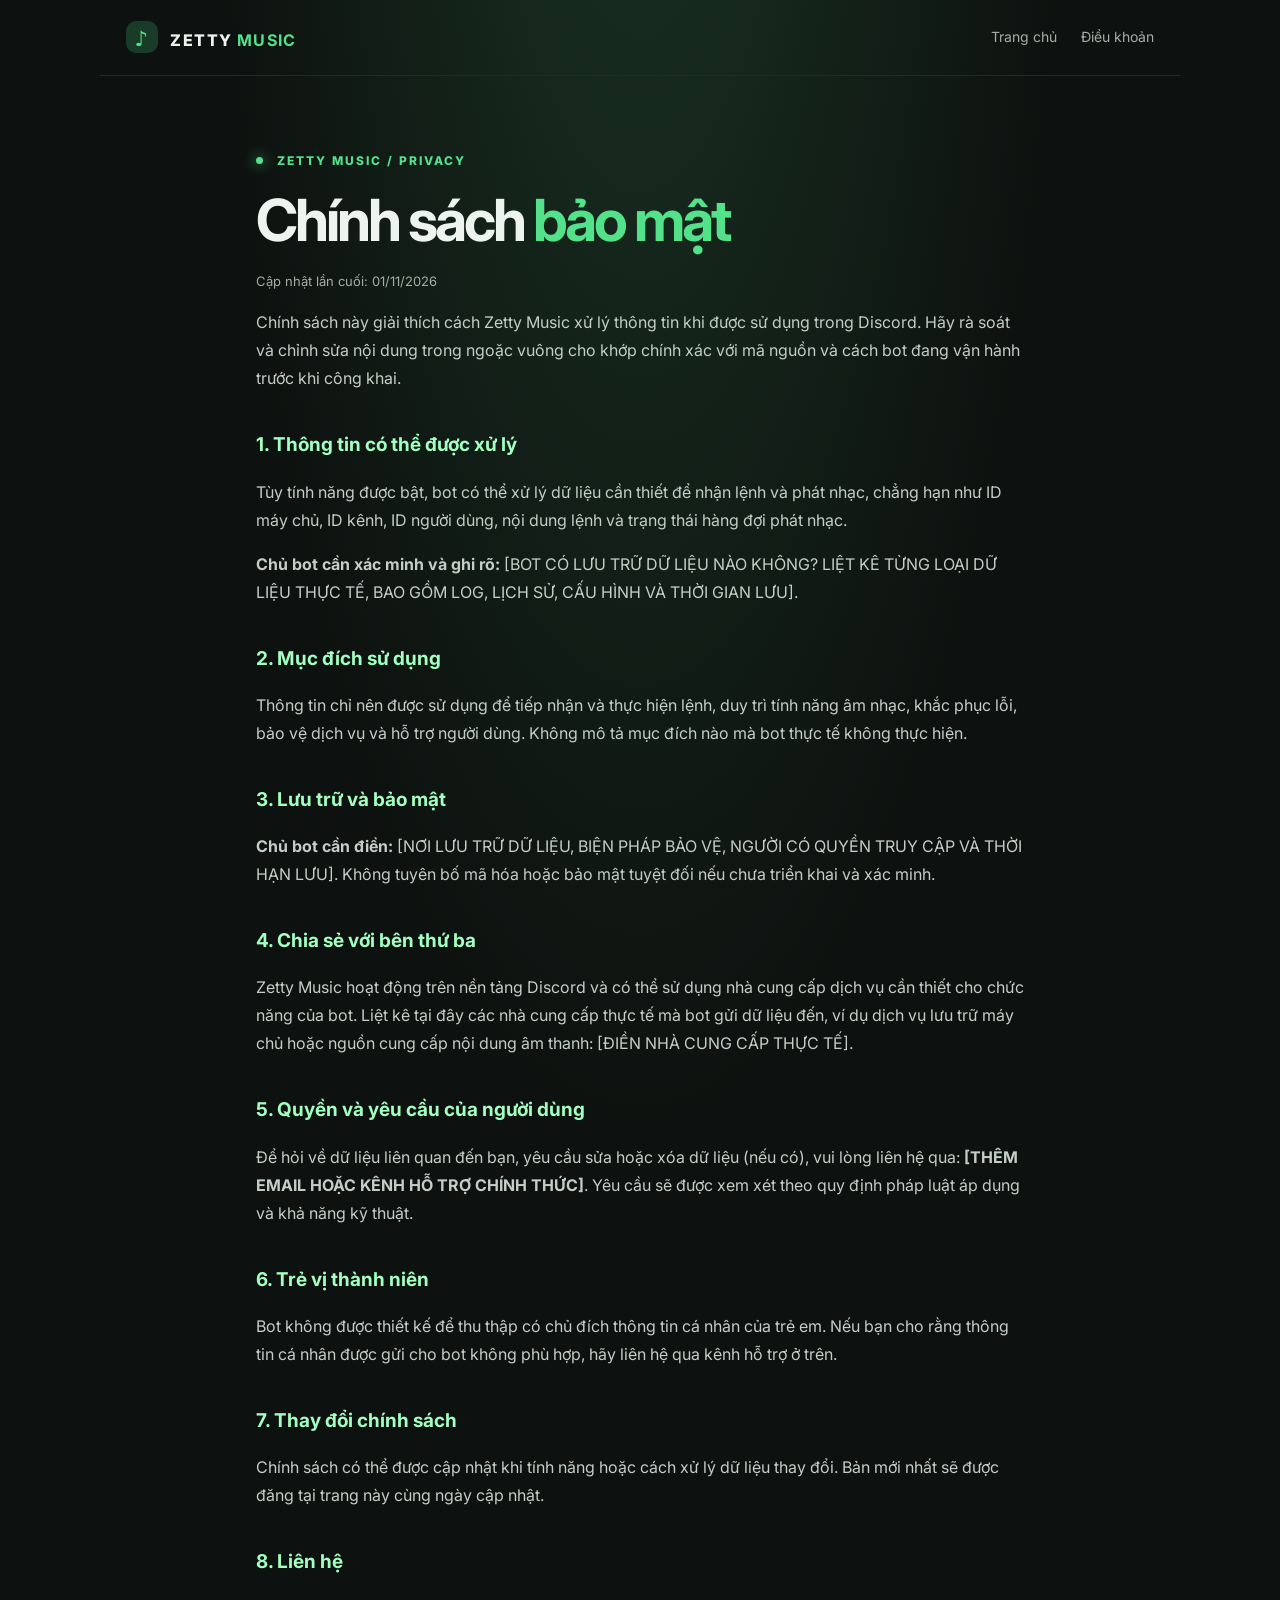
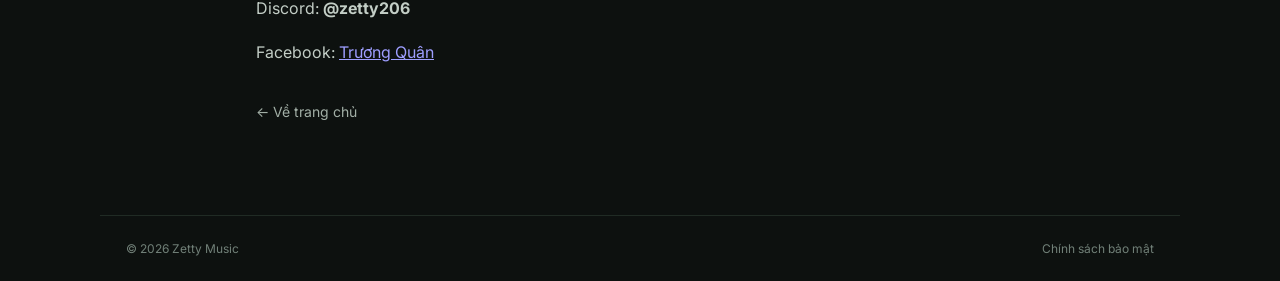
==== privacy.html @ a2f7bcc1 "Remove warning callout from privacy policy" ====
<!doctype html>
<html lang="vi">
<head>
  <meta charset="utf-8"><meta name="viewport" content="width=device-width, initial-scale=1">
  <meta name="theme-color" content="#101512"><title>Chính sách bảo mật | Zetty Music</title><link rel="stylesheet" href="style.css">
</head>
<body>
  <header class="nav"><a class="brand" href="index.html"><span class="brand-mark">♪</span> ZETTY <b>MUSIC</b></a><nav><a href="index.html">Trang chủ</a><a href="terms.html">Điều khoản</a></nav></header>
  <main class="document">
    <div class="eyebrow"><span class="dot"></span> ZETTY MUSIC / PRIVACY</div>
    <h1>Chính sách <span>bảo mật</span></h1>
    <p class="muted">Cập nhật lần cuối: 01/11/2026</p>
    <p>Chính sách này giải thích cách Zetty Music xử lý thông tin khi được sử dụng trong Discord. Hãy rà soát và chỉnh sửa nội dung trong ngoặc vuông cho khớp chính xác với mã nguồn và cách bot đang vận hành trước khi công khai.</p>
    <h2>1. Thông tin có thể được xử lý</h2>
    <p>Tùy tính năng được bật, bot có thể xử lý dữ liệu cần thiết để nhận lệnh và phát nhạc, chẳng hạn như ID máy chủ, ID kênh, ID người dùng, nội dung lệnh và trạng thái hàng đợi phát nhạc.</p>
    <p><strong>Chủ bot cần xác minh và ghi rõ:</strong> [BOT CÓ LƯU TRỮ DỮ LIỆU NÀO KHÔNG? LIỆT KÊ TỪNG LOẠI DỮ LIỆU THỰC TẾ, BAO GỒM LOG, LỊCH SỬ, CẤU HÌNH VÀ THỜI GIAN LƯU].</p>
    <h2>2. Mục đích sử dụng</h2><p>Thông tin chỉ nên được sử dụng để tiếp nhận và thực hiện lệnh, duy trì tính năng âm nhạc, khắc phục lỗi, bảo vệ dịch vụ và hỗ trợ người dùng. Không mô tả mục đích nào mà bot thực tế không thực hiện.</p>
    <h2>3. Lưu trữ và bảo mật</h2><p><strong>Chủ bot cần điền:</strong> [NƠI LƯU TRỮ DỮ LIỆU, BIỆN PHÁP BẢO VỆ, NGƯỜI CÓ QUYỀN TRUY CẬP VÀ THỜI HẠN LƯU]. Không tuyên bố mã hóa hoặc bảo mật tuyệt đối nếu chưa triển khai và xác minh.</p>
    <h2>4. Chia sẻ với bên thứ ba</h2><p>Zetty Music hoạt động trên nền tảng Discord và có thể sử dụng nhà cung cấp dịch vụ cần thiết cho chức năng của bot. Liệt kê tại đây các nhà cung cấp thực tế mà bot gửi dữ liệu đến, ví dụ dịch vụ lưu trữ máy chủ hoặc nguồn cung cấp nội dung âm thanh: [ĐIỀN NHÀ CUNG CẤP THỰC TẾ].</p>
    <h2>5. Quyền và yêu cầu của người dùng</h2><p>Để hỏi về dữ liệu liên quan đến bạn, yêu cầu sửa hoặc xóa dữ liệu (nếu có), vui lòng liên hệ qua: <strong>[THÊM EMAIL HOẶC KÊNH HỖ TRỢ CHÍNH THỨC]</strong>. Yêu cầu sẽ được xem xét theo quy định pháp luật áp dụng và khả năng kỹ thuật.</p>
    <h2>6. Trẻ vị thành niên</h2><p>Bot không được thiết kế để thu thập có chủ đích thông tin cá nhân của trẻ em. Nếu bạn cho rằng thông tin cá nhân được gửi cho bot không phù hợp, hãy liên hệ qua kênh hỗ trợ ở trên.</p>
    <h2>7. Thay đổi chính sách</h2><p>Chính sách có thể được cập nhật khi tính năng hoặc cách xử lý dữ liệu thay đổi. Bản mới nhất sẽ được đăng tại trang này cùng ngày cập nhật.</p>
    <h2>8. Liên hệ</h2>
    <p>Discord: <strong>@zetty206</strong></p>
    <p>Facebook: <a href="https://www.facebook.com/quann.131006" target="_blank" rel="noopener noreferrer">Trương Quân</a></p>
    <a class="back" href="index.html">← Về trang chủ</a>
  </main>
  <footer><span>© 2026 Zetty Music</span><span>Chính sách bảo mật</span></footer>
</body></html>
---- style.css ----
@import url('https://fonts.googleapis.com/css2?family=Inter:wght@400;500;600;700;800&display=swap');
:root{color-scheme:dark;--bg:#0d110f;--panel:#151c18;--line:#27332c;--text:#edf4ef;--muted:#a2afa6;--green:#53e18a;--green2:#a2ffc0}
*{box-sizing:border-box}body{margin:0;background:radial-gradient(ellipse at 50% -20%,#1a3324 0,transparent 48%),var(--bg);color:var(--text);font-family:Inter,system-ui,sans-serif;line-height:1.75}.nav{height:76px;max-width:1080px;margin:auto;padding:0 26px;display:flex;align-items:center;justify-content:space-between;border-bottom:1px solid #202b24}.brand{text-decoration:none;color:var(--text);font-weight:800;letter-spacing:1.4px}.brand b{color:var(--green)}.brand-mark{display:inline-grid;place-items:center;width:32px;height:32px;margin-right:8px;border-radius:10px;background:#193c28;color:var(--green);font-size:21px}.nav nav{display:flex;gap:24px}.nav nav a,.back{color:var(--muted);text-decoration:none;font-size:14px}.nav nav a:hover,.back:hover{color:var(--green)}.hero{max-width:900px;margin:0 auto;padding:120px 26px 110px}.eyebrow{color:var(--green);font-size:12px;font-weight:800;letter-spacing:2px}.dot{display:inline-block;width:7px;height:7px;background:var(--green);border-radius:50%;margin:0 9px 1px 0;box-shadow:0 0 14px var(--green)}h1{font-size:clamp(42px,7vw,76px);line-height:1.08;letter-spacing:-3px;margin:24px 0}h1 span{color:var(--green)}.lead{font-size:18px;color:var(--muted);max-width:580px}.actions{display:flex;flex-wrap:wrap;gap:12px;margin-top:34px}.button{display:inline-block;padding:12px 19px;border-radius:10px;text-decoration:none;font-weight:700;font-size:14px}.primary{background:var(--green);color:#07140c}.secondary{border:1px solid var(--line);color:var(--text)}.note{margin-top:82px;padding:22px 24px;background:linear-gradient(120deg,#14251a,#111915);border:1px solid var(--line);border-radius:14px;max-width:590px}.note strong{color:var(--green2)}.note p{margin:5px 0 0;color:var(--muted);font-size:14px}.document{max-width:820px;margin:0 auto;padding:74px 26px 90px}.document h1{font-size:clamp(38px,6vw,58px);margin:18px 0}.document h2{font-size:19px;margin:36px 0 8px;color:var(--green2)}.document p{color:#c3cec6}.muted{color:var(--muted)!important;font-size:13px}.callout{margin:35px 0;padding:18px 20px;border:1px solid #315c40;background:#132319;border-radius:12px;color:#ccebd6}.warning{border-color:#66532a;background:#241e11;color:#f0dfb7}.back{display:inline-block;margin-top:18px}footer{max-width:1080px;margin:auto;padding:22px 26px;border-top:1px solid #202b24;display:flex;justify-content:space-between;color:#718078;font-size:12px}@media(max-width:600px){.nav{height:auto;padding:18px 20px;gap:12px;align-items:flex-start;flex-direction:column}.nav nav{gap:18px}.hero{padding-top:85px}.document{padding-top:55px}footer{gap:8px;flex-direction:column}}
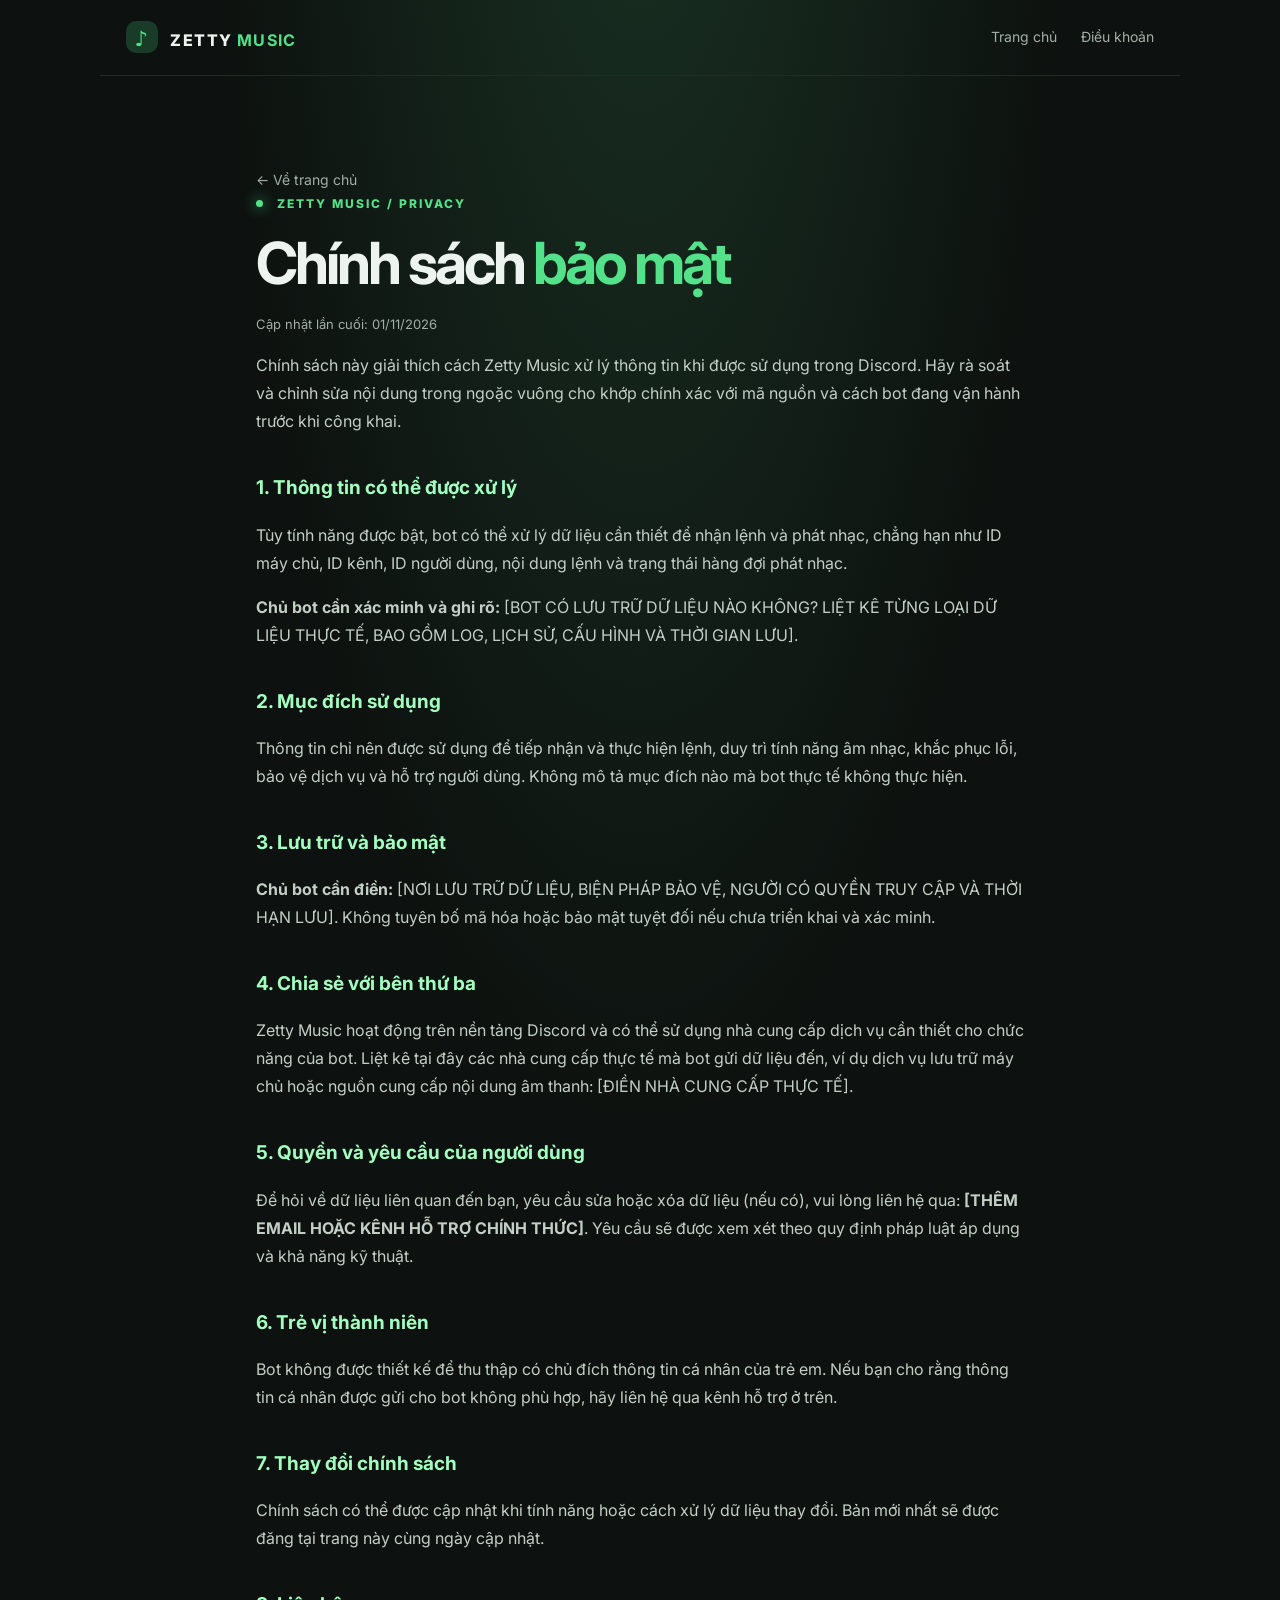
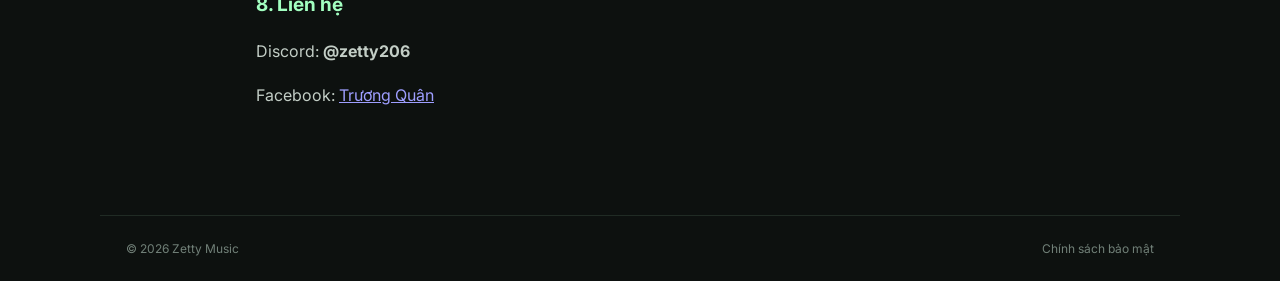
==== commit 97d54786: "Add back link to homepage in privacy.html" ====
--- a/privacy.html
+++ b/privacy.html
@@ -7,6 +7,7 @@
 <body>
   <header class="nav"><a class="brand" href="index.html"><span class="brand-mark">♪</span> ZETTY <b>MUSIC</b></a><nav><a href="index.html">Trang chủ</a><a href="terms.html">Điều khoản</a></nav></header>
   <main class="document">
+    <a class="back" href="index.html">← Về trang chủ</a>
     <div class="eyebrow"><span class="dot"></span> ZETTY MUSIC / PRIVACY</div>
     <h1>Chính sách <span>bảo mật</span></h1>
     <p class="muted">Cập nhật lần cuối: 01/11/2026</p>
@@ -23,7 +24,6 @@
     <h2>8. Liên hệ</h2>
     <p>Discord: <strong>@zetty206</strong></p>
     <p>Facebook: <a href="https://www.facebook.com/quann.131006" target="_blank" rel="noopener noreferrer">Trương Quân</a></p>
-    <a class="back" href="index.html">← Về trang chủ</a>
   </main>
   <footer><span>© 2026 Zetty Music</span><span>Chính sách bảo mật</span></footer>
 </body></html>
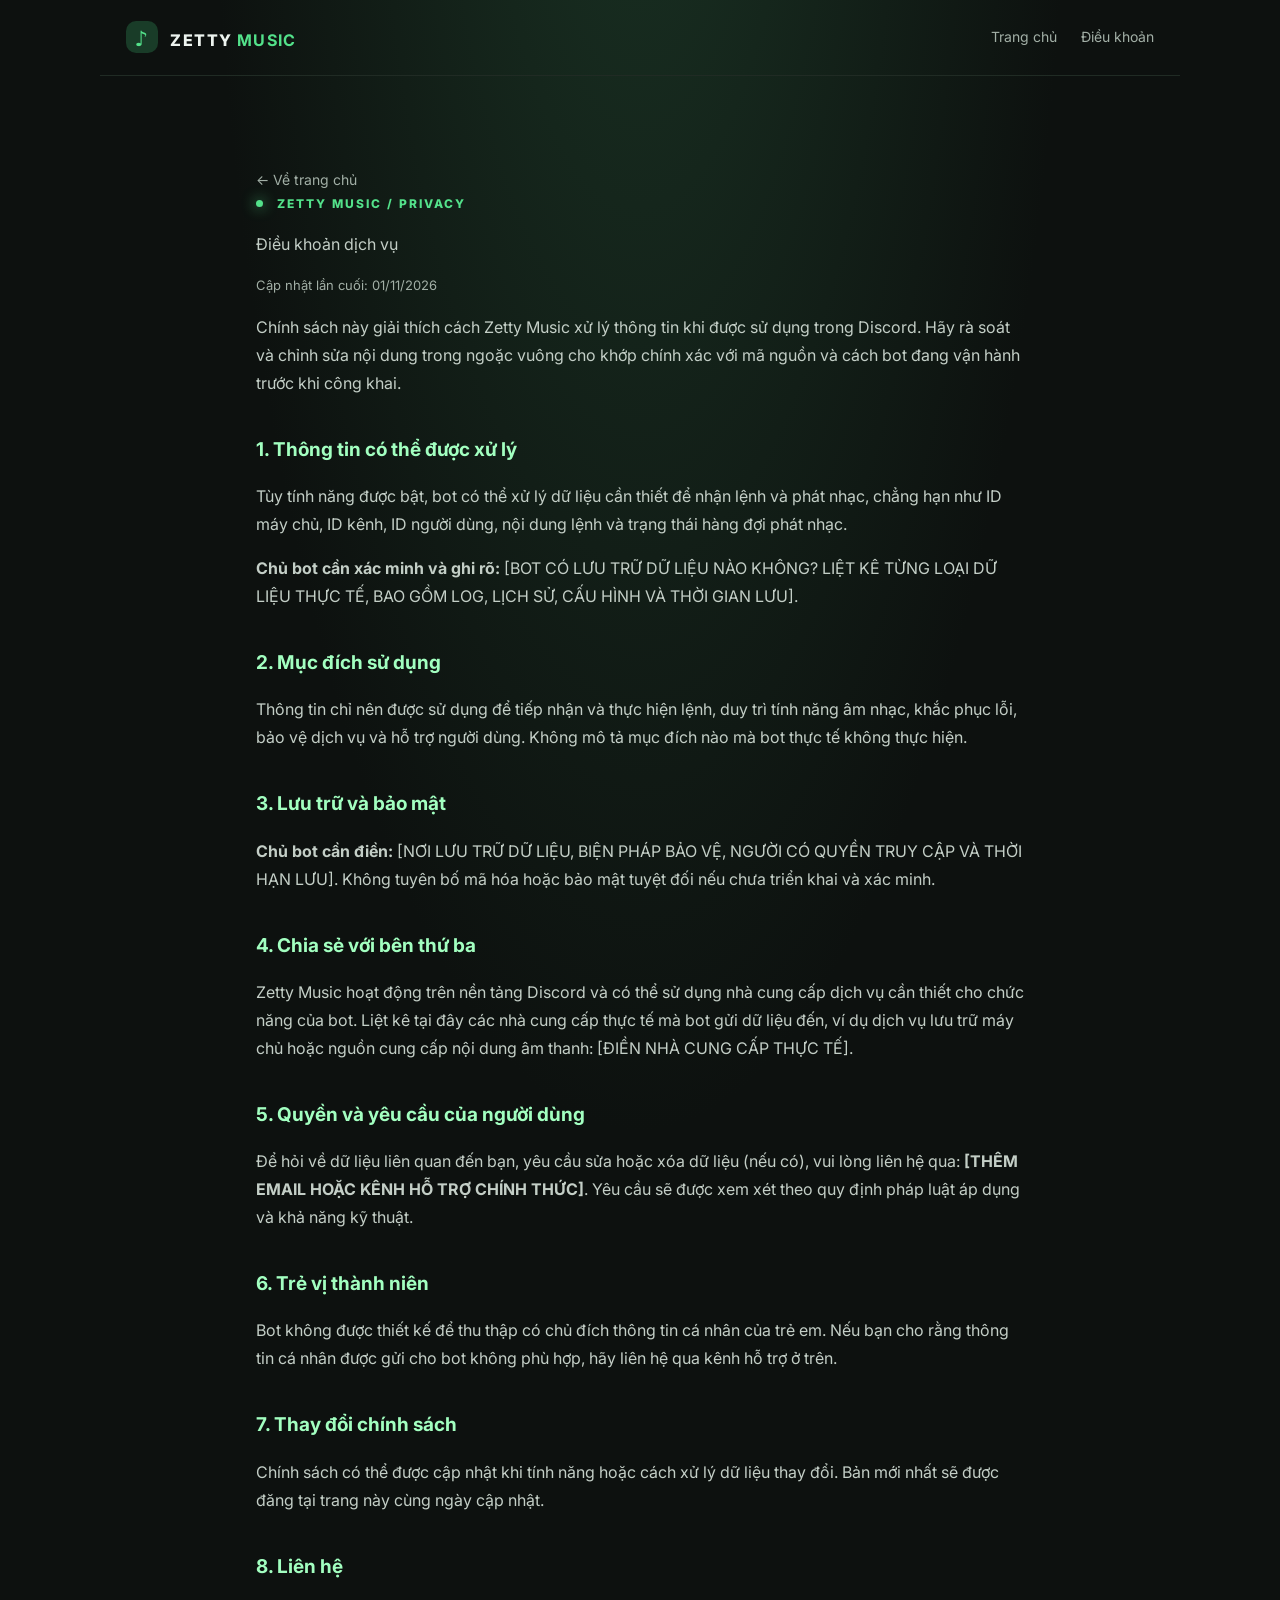
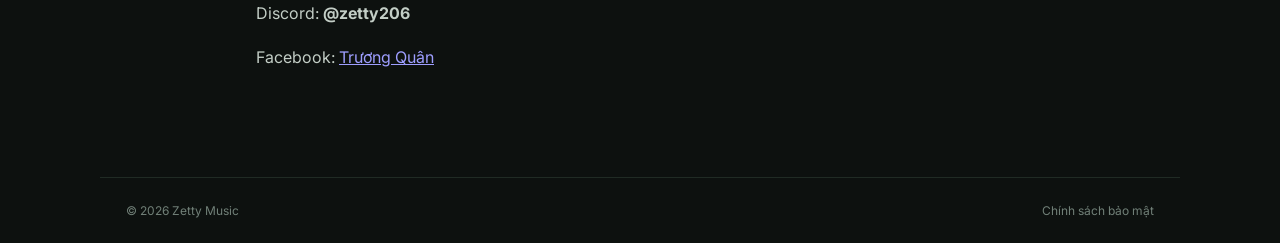
==== commit d7b40f77: "Update privacy policy heading and service terms" ====
--- a/privacy.html
+++ b/privacy.html
@@ -9,7 +9,7 @@
   <main class="document">
     <a class="back" href="index.html">← Về trang chủ</a>
     <div class="eyebrow"><span class="dot"></span> ZETTY MUSIC / PRIVACY</div>
-    <h1>Chính sách <span>bảo mật</span></h1>
+    <p>Điều khoản <span>dịch vụ</span></p>
     <p class="muted">Cập nhật lần cuối: 01/11/2026</p>
     <p>Chính sách này giải thích cách Zetty Music xử lý thông tin khi được sử dụng trong Discord. Hãy rà soát và chỉnh sửa nội dung trong ngoặc vuông cho khớp chính xác với mã nguồn và cách bot đang vận hành trước khi công khai.</p>
     <h2>1. Thông tin có thể được xử lý</h2>
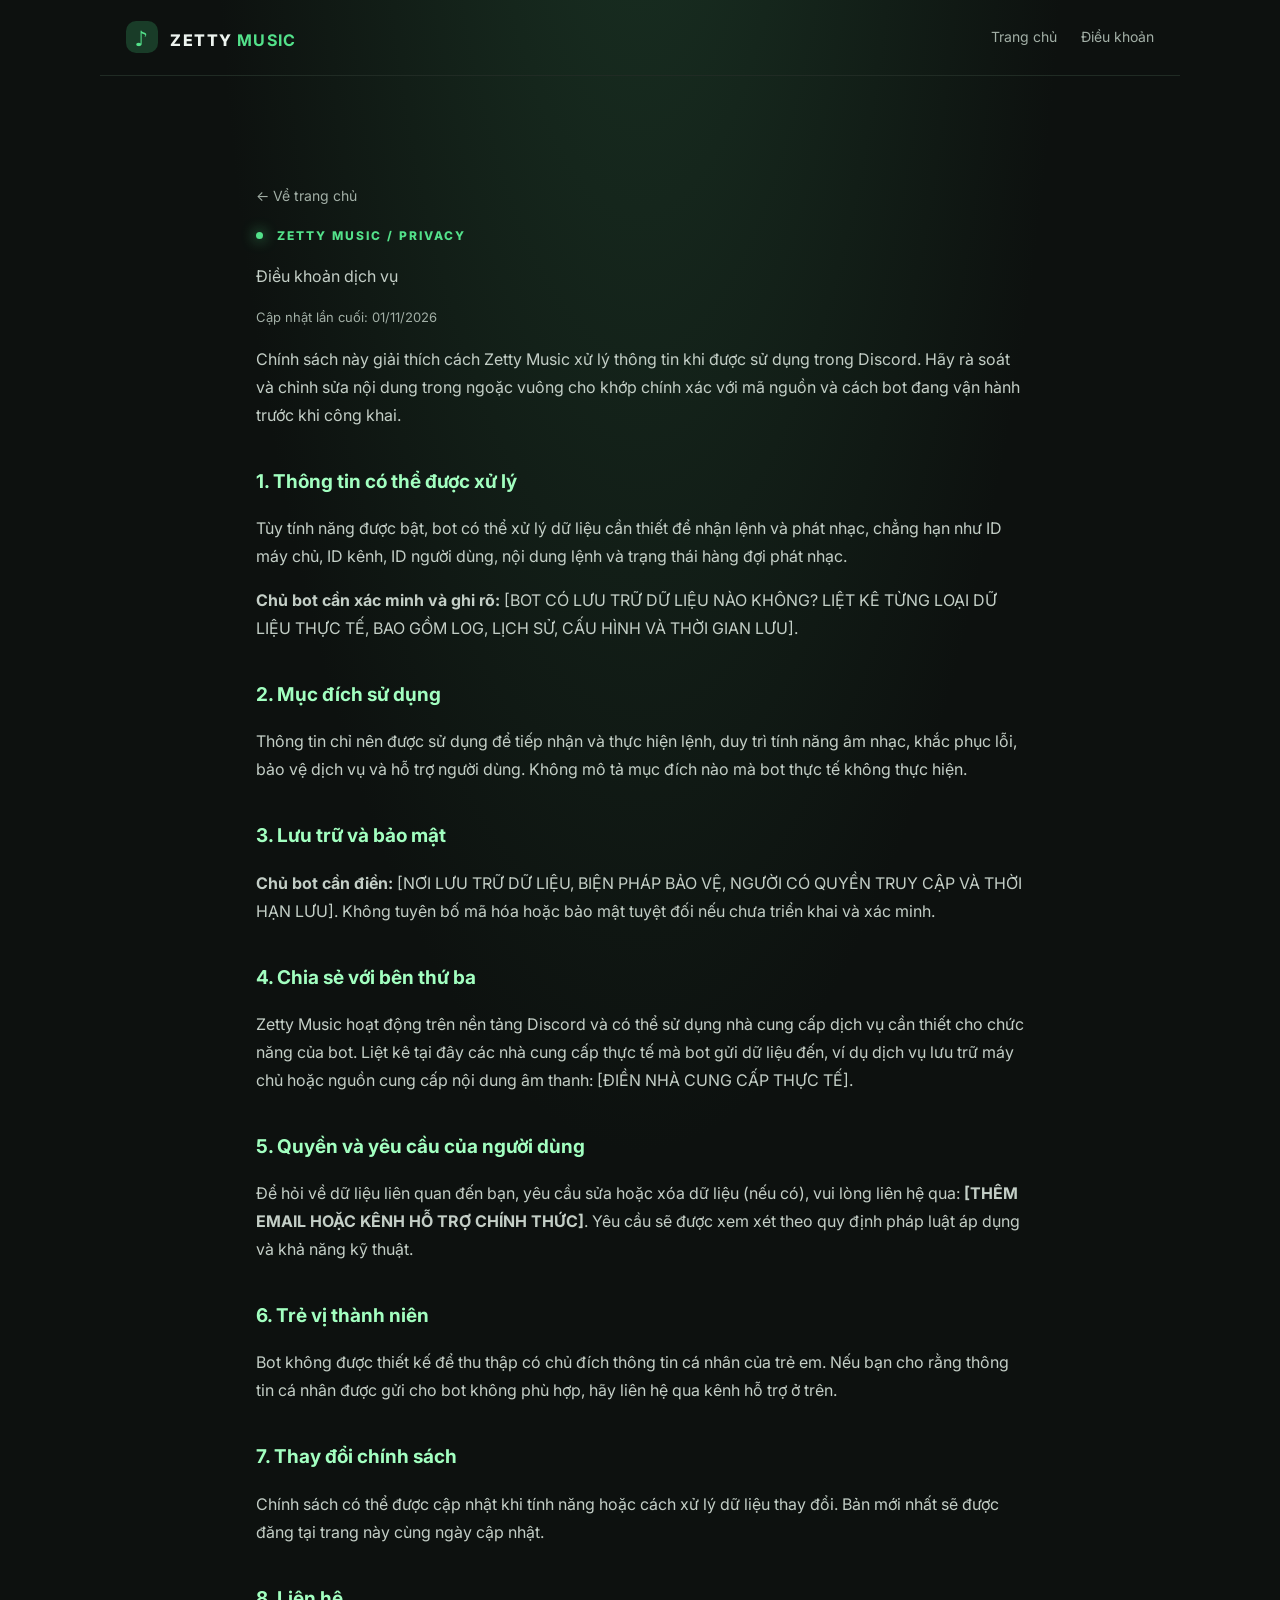
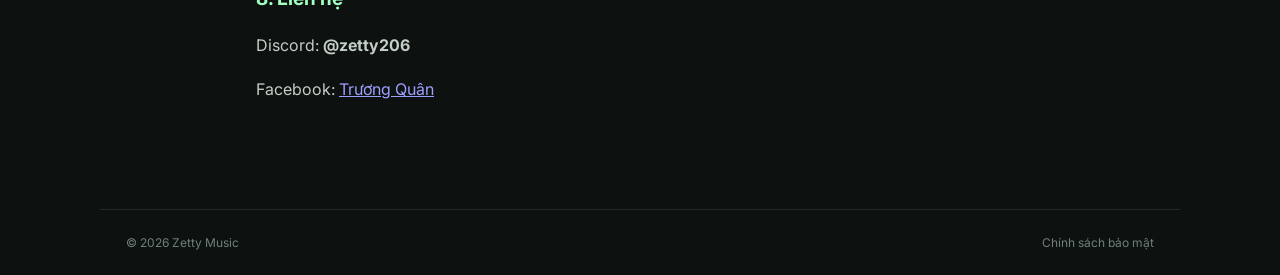
==== commit f4e501e1: "Refactor back link in privacy.html Added a paragraph tag around the back link for better structure." ====
--- a/privacy.html
+++ b/privacy.html
@@ -7,7 +7,7 @@
 <body>
   <header class="nav"><a class="brand" href="index.html"><span class="brand-mark">♪</span> ZETTY <b>MUSIC</b></a><nav><a href="index.html">Trang chủ</a><a href="terms.html">Điều khoản</a></nav></header>
   <main class="document">
-    <a class="back" href="index.html">← Về trang chủ</a>
+    <p></p><a class="back" href="index.html">← Về trang chủ</a></p>
     <div class="eyebrow"><span class="dot"></span> ZETTY MUSIC / PRIVACY</div>
     <p>Điều khoản <span>dịch vụ</span></p>
     <p class="muted">Cập nhật lần cuối: 01/11/2026</p>
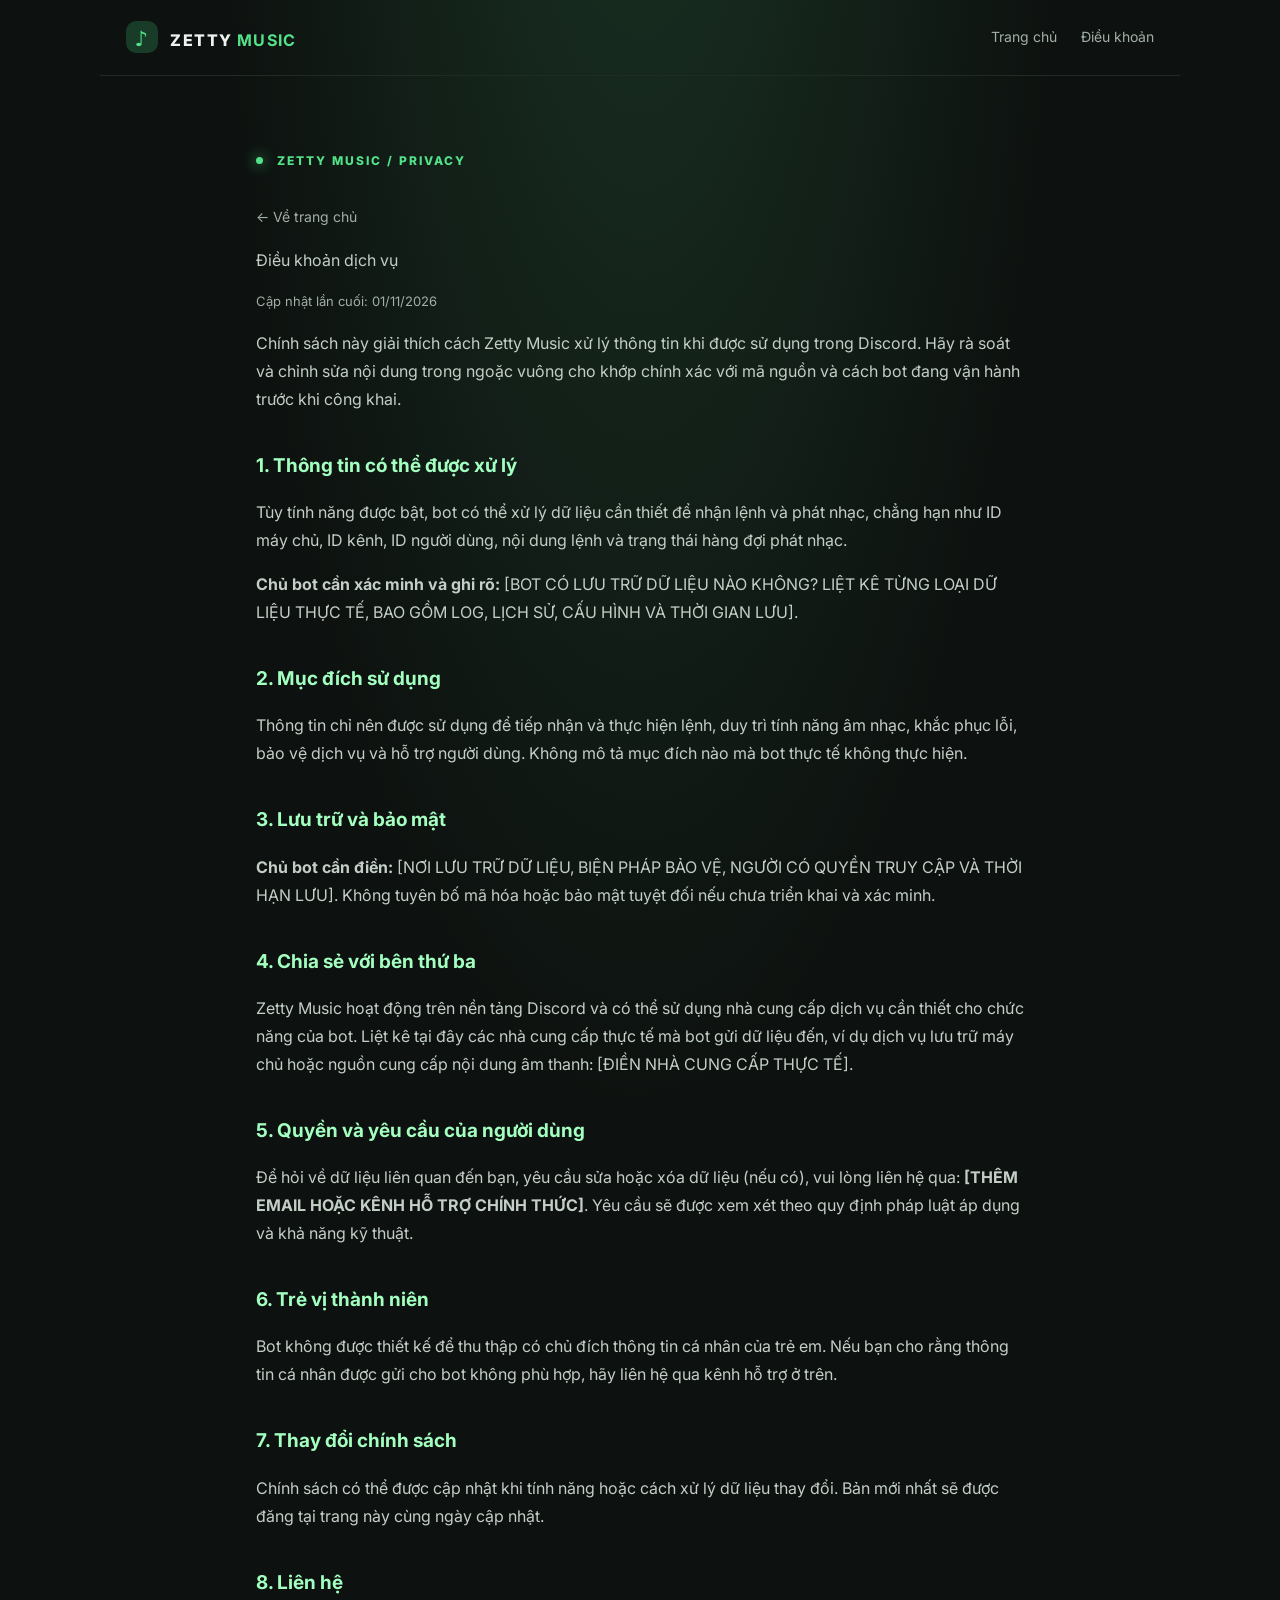
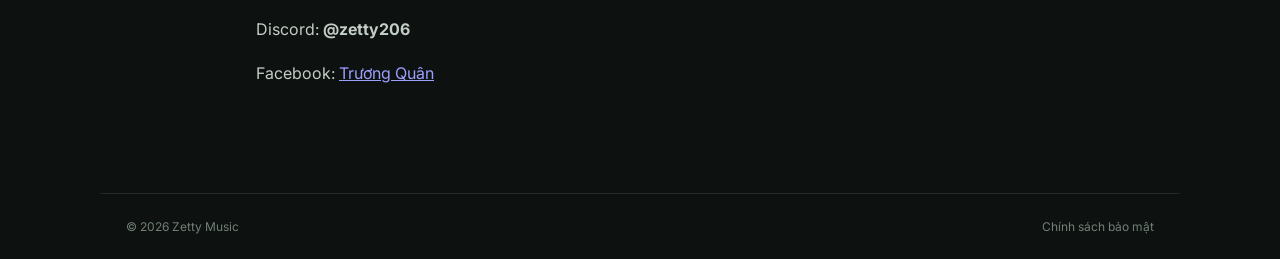
==== commit 7507fce5: "Fix paragraph structure in privacy.html" ====
--- a/privacy.html
+++ b/privacy.html
@@ -7,8 +7,8 @@
 <body>
   <header class="nav"><a class="brand" href="index.html"><span class="brand-mark">♪</span> ZETTY <b>MUSIC</b></a><nav><a href="index.html">Trang chủ</a><a href="terms.html">Điều khoản</a></nav></header>
   <main class="document">
-    <p></p><a class="back" href="index.html">← Về trang chủ</a></p>
     <div class="eyebrow"><span class="dot"></span> ZETTY MUSIC / PRIVACY</div>
+    <p><a class="back" href="index.html">← Về trang chủ</a></p>
     <p>Điều khoản <span>dịch vụ</span></p>
     <p class="muted">Cập nhật lần cuối: 01/11/2026</p>
     <p>Chính sách này giải thích cách Zetty Music xử lý thông tin khi được sử dụng trong Discord. Hãy rà soát và chỉnh sửa nội dung trong ngoặc vuông cho khớp chính xác với mã nguồn và cách bot đang vận hành trước khi công khai.</p>
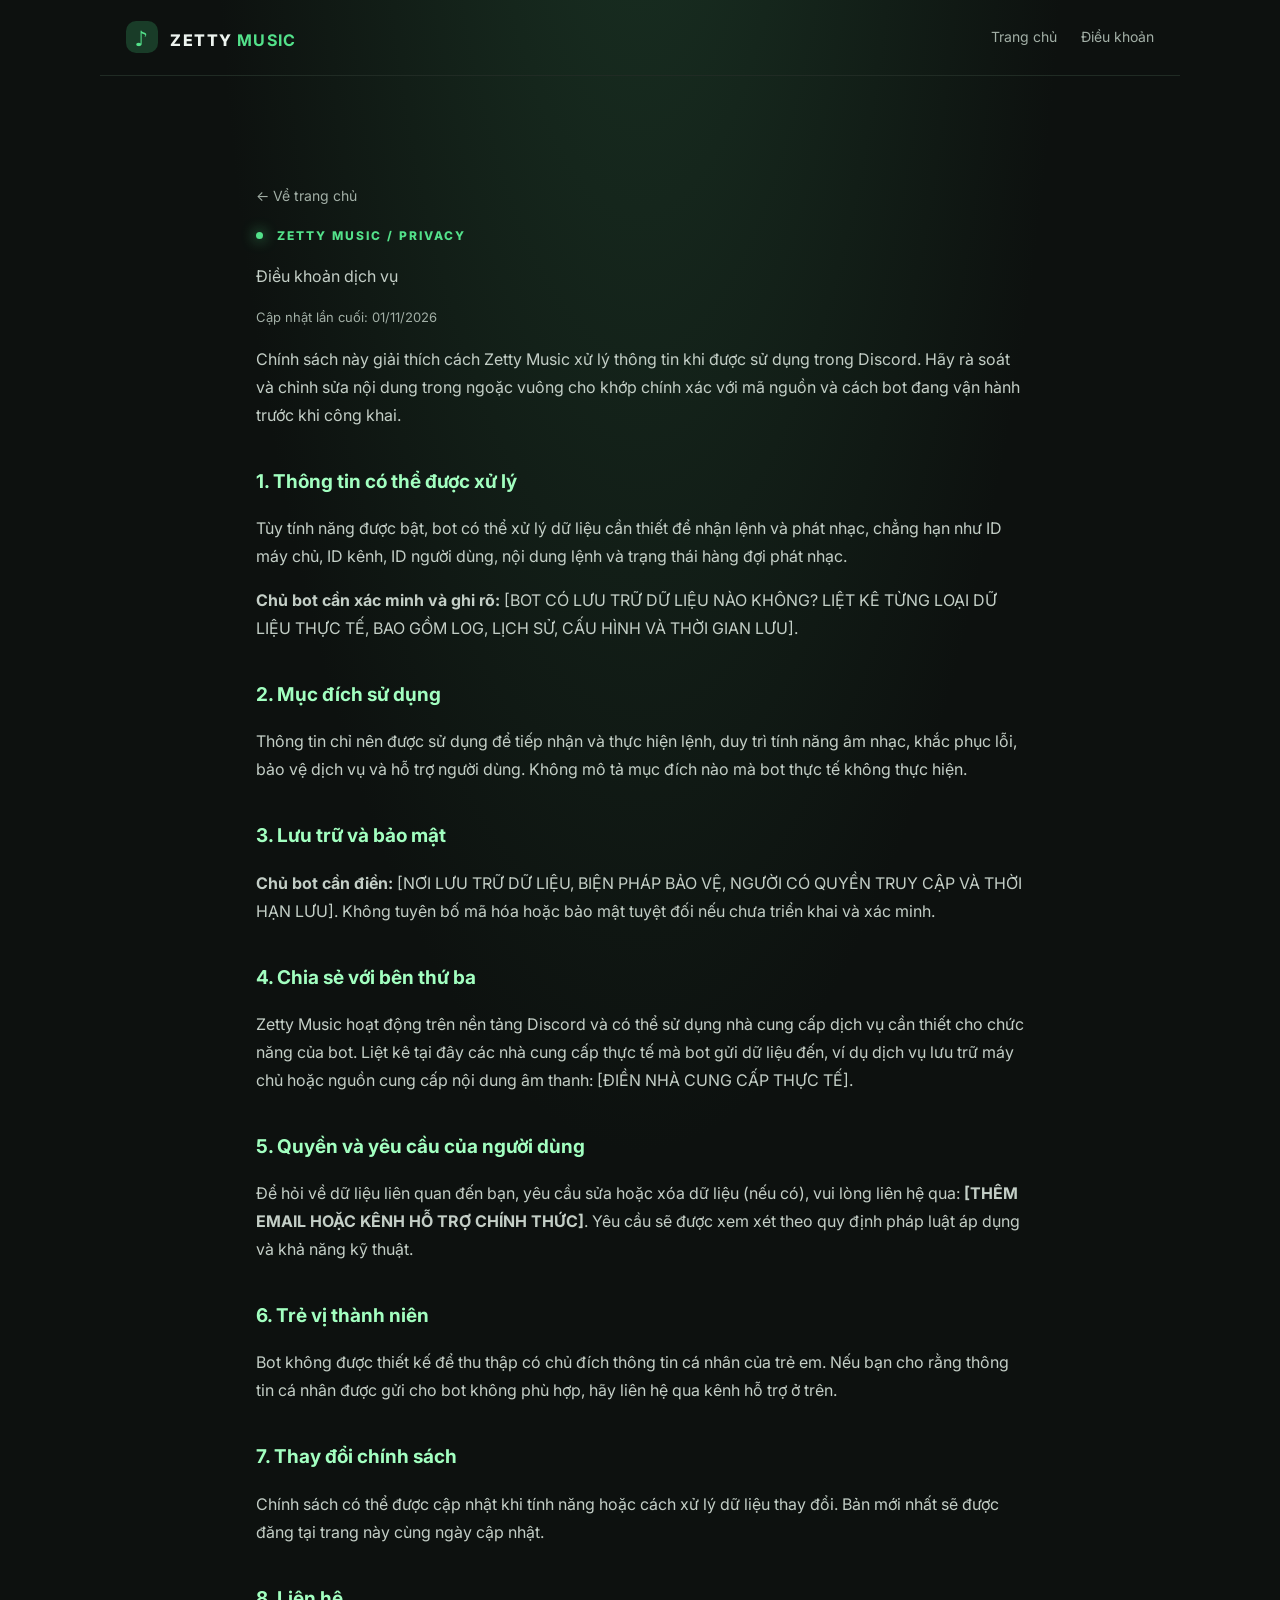
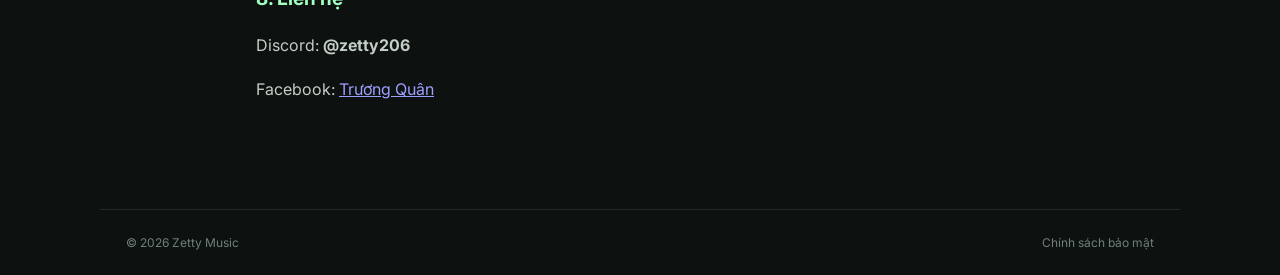
==== commit 0198277b: "Fix duplicate eyebrow div in privacy.html" ====
--- a/privacy.html
+++ b/privacy.html
@@ -7,8 +7,8 @@
 <body>
   <header class="nav"><a class="brand" href="index.html"><span class="brand-mark">♪</span> ZETTY <b>MUSIC</b></a><nav><a href="index.html">Trang chủ</a><a href="terms.html">Điều khoản</a></nav></header>
   <main class="document">
+    <p><a class="back" href="index.html">← Về trang chủ</a></p>
     <div class="eyebrow"><span class="dot"></span> ZETTY MUSIC / PRIVACY</div>
-    <p><a class="back" href="index.html">← Về trang chủ</a></p>
     <p>Điều khoản <span>dịch vụ</span></p>
     <p class="muted">Cập nhật lần cuối: 01/11/2026</p>
     <p>Chính sách này giải thích cách Zetty Music xử lý thông tin khi được sử dụng trong Discord. Hãy rà soát và chỉnh sửa nội dung trong ngoặc vuông cho khớp chính xác với mã nguồn và cách bot đang vận hành trước khi công khai.</p>
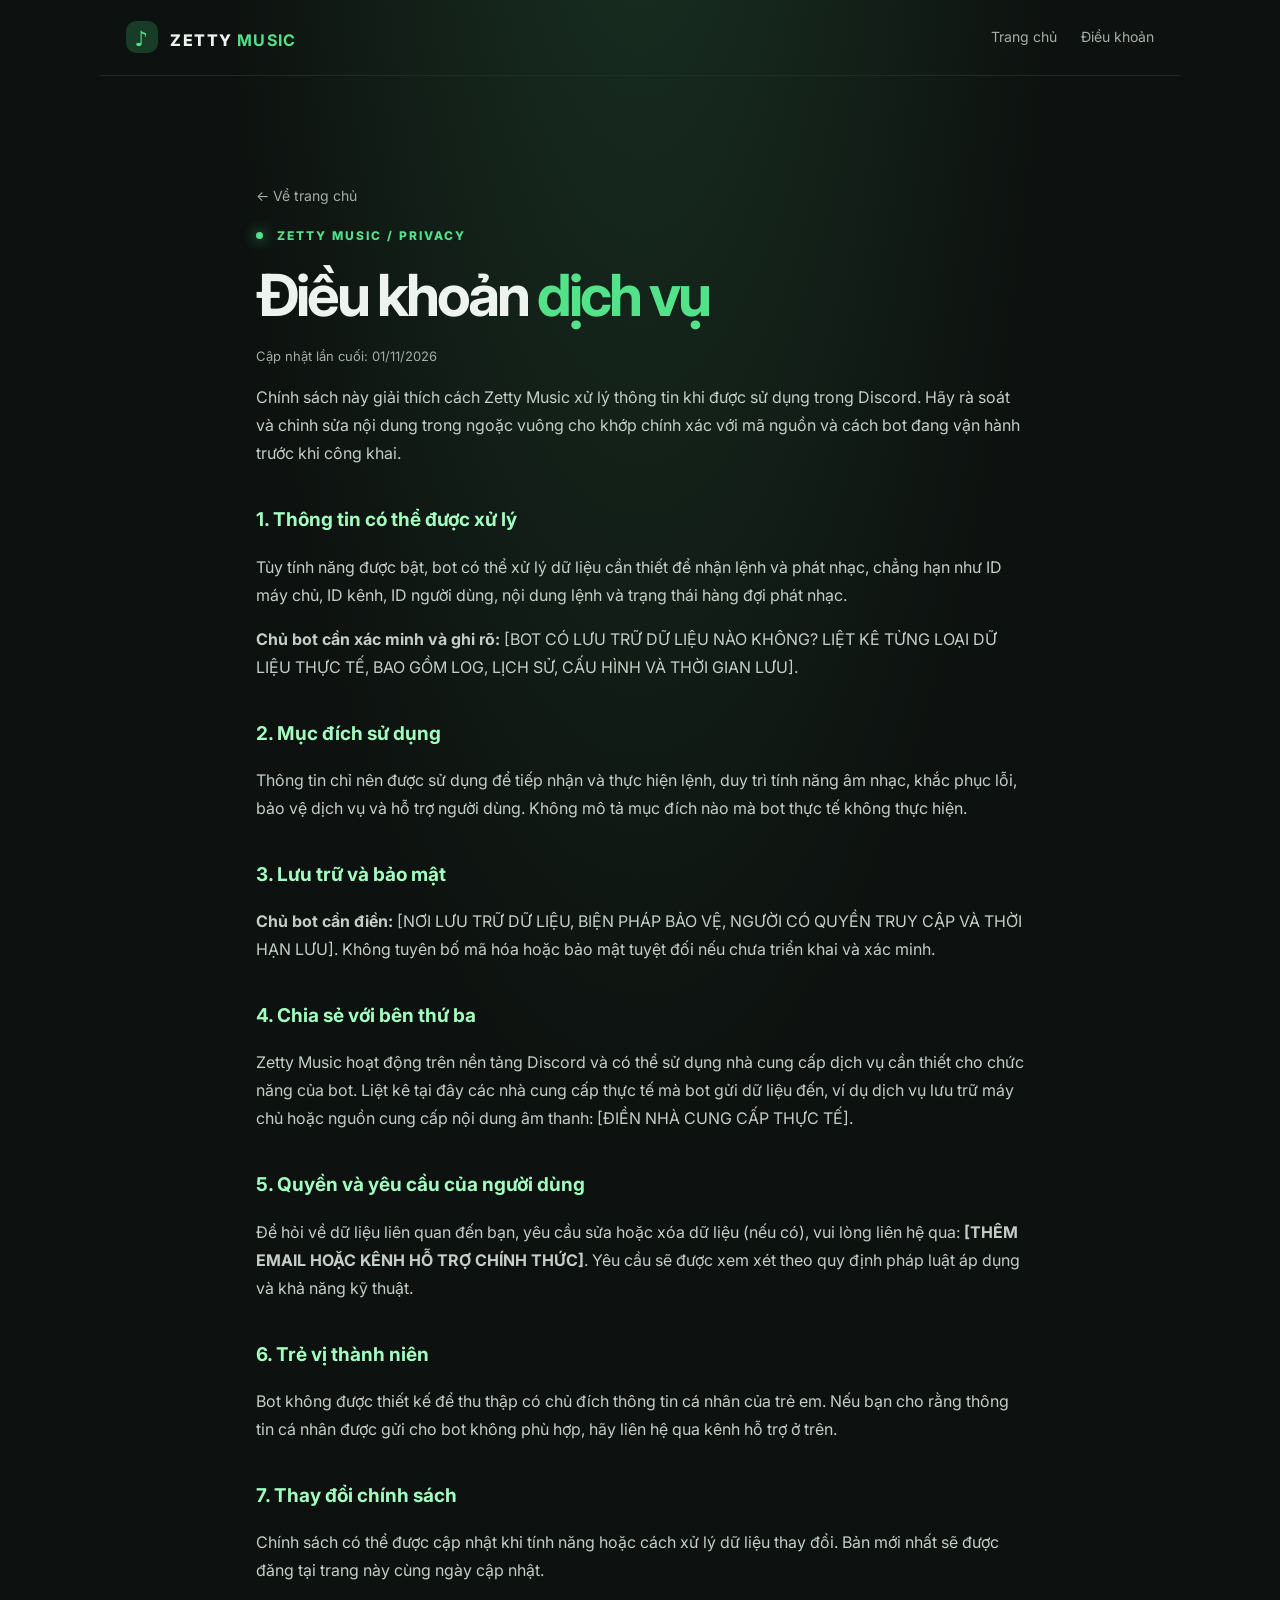
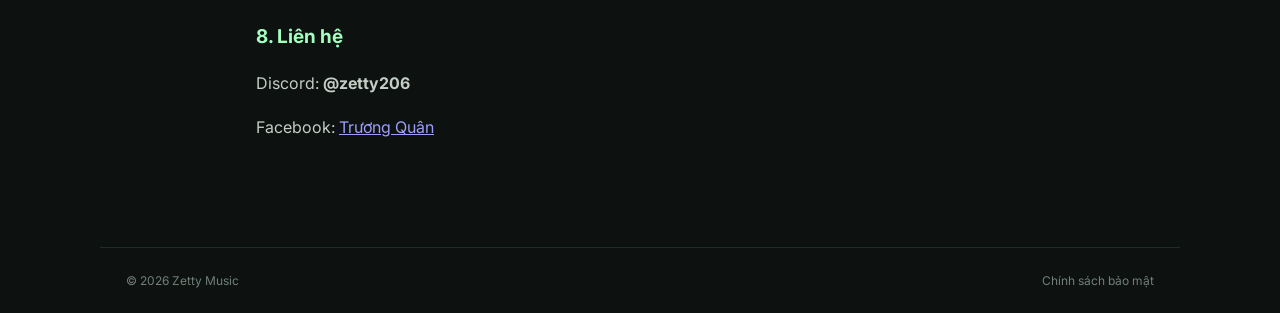
==== commit d1830a2f: "Change service terms from paragraph to header" ====
--- a/privacy.html
+++ b/privacy.html
@@ -9,7 +9,7 @@
   <main class="document">
     <p><a class="back" href="index.html">← Về trang chủ</a></p>
     <div class="eyebrow"><span class="dot"></span> ZETTY MUSIC / PRIVACY</div>
-    <p>Điều khoản <span>dịch vụ</span></p>
+    <h1>Điều khoản <span>dịch vụ</span></h1>
     <p class="muted">Cập nhật lần cuối: 01/11/2026</p>
     <p>Chính sách này giải thích cách Zetty Music xử lý thông tin khi được sử dụng trong Discord. Hãy rà soát và chỉnh sửa nội dung trong ngoặc vuông cho khớp chính xác với mã nguồn và cách bot đang vận hành trước khi công khai.</p>
     <h2>1. Thông tin có thể được xử lý</h2>
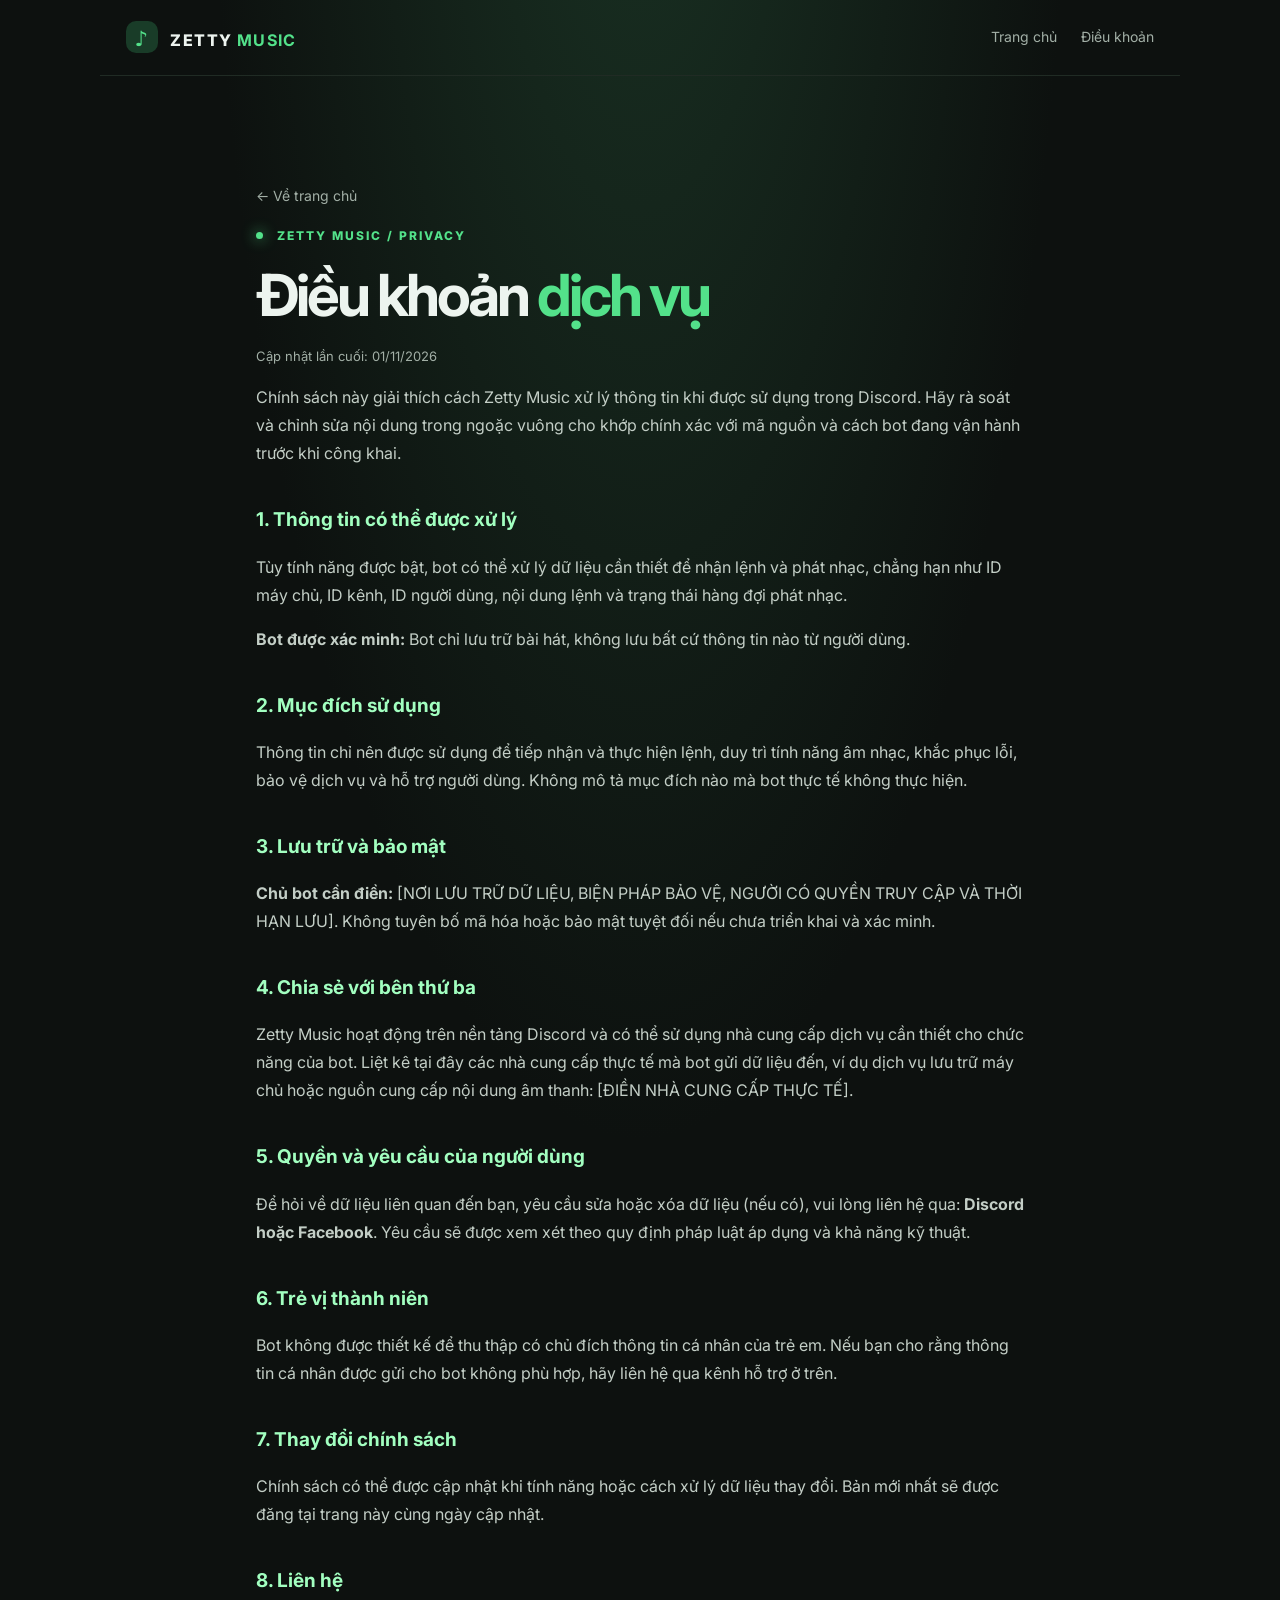
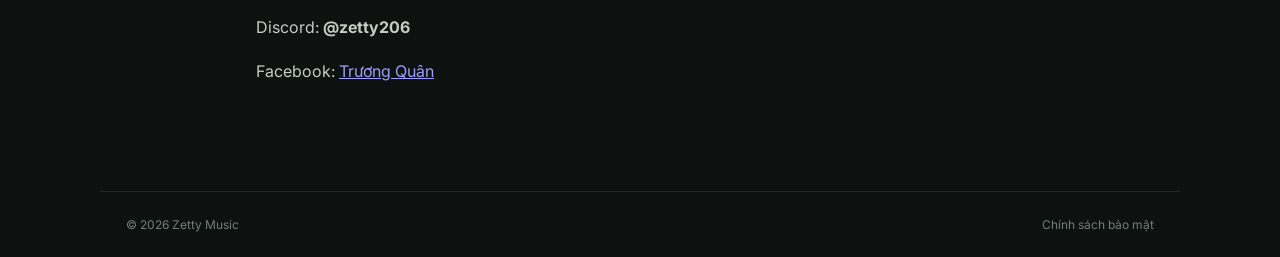
==== commit 3ccb2000: "Update privacy policy details in privacy.html" ====
--- a/privacy.html
+++ b/privacy.html
@@ -14,11 +14,11 @@
     <p>Chính sách này giải thích cách Zetty Music xử lý thông tin khi được sử dụng trong Discord. Hãy rà soát và chỉnh sửa nội dung trong ngoặc vuông cho khớp chính xác với mã nguồn và cách bot đang vận hành trước khi công khai.</p>
     <h2>1. Thông tin có thể được xử lý</h2>
     <p>Tùy tính năng được bật, bot có thể xử lý dữ liệu cần thiết để nhận lệnh và phát nhạc, chẳng hạn như ID máy chủ, ID kênh, ID người dùng, nội dung lệnh và trạng thái hàng đợi phát nhạc.</p>
-    <p><strong>Chủ bot cần xác minh và ghi rõ:</strong> [BOT CÓ LƯU TRỮ DỮ LIỆU NÀO KHÔNG? LIỆT KÊ TỪNG LOẠI DỮ LIỆU THỰC TẾ, BAO GỒM LOG, LỊCH SỬ, CẤU HÌNH VÀ THỜI GIAN LƯU].</p>
+    <p><strong>Bot được xác minh:</strong> Bot chỉ lưu trữ bài hát, không lưu bất cứ thông tin nào từ người dùng.</p>
     <h2>2. Mục đích sử dụng</h2><p>Thông tin chỉ nên được sử dụng để tiếp nhận và thực hiện lệnh, duy trì tính năng âm nhạc, khắc phục lỗi, bảo vệ dịch vụ và hỗ trợ người dùng. Không mô tả mục đích nào mà bot thực tế không thực hiện.</p>
     <h2>3. Lưu trữ và bảo mật</h2><p><strong>Chủ bot cần điền:</strong> [NƠI LƯU TRỮ DỮ LIỆU, BIỆN PHÁP BẢO VỆ, NGƯỜI CÓ QUYỀN TRUY CẬP VÀ THỜI HẠN LƯU]. Không tuyên bố mã hóa hoặc bảo mật tuyệt đối nếu chưa triển khai và xác minh.</p>
     <h2>4. Chia sẻ với bên thứ ba</h2><p>Zetty Music hoạt động trên nền tảng Discord và có thể sử dụng nhà cung cấp dịch vụ cần thiết cho chức năng của bot. Liệt kê tại đây các nhà cung cấp thực tế mà bot gửi dữ liệu đến, ví dụ dịch vụ lưu trữ máy chủ hoặc nguồn cung cấp nội dung âm thanh: [ĐIỀN NHÀ CUNG CẤP THỰC TẾ].</p>
-    <h2>5. Quyền và yêu cầu của người dùng</h2><p>Để hỏi về dữ liệu liên quan đến bạn, yêu cầu sửa hoặc xóa dữ liệu (nếu có), vui lòng liên hệ qua: <strong>[THÊM EMAIL HOẶC KÊNH HỖ TRỢ CHÍNH THỨC]</strong>. Yêu cầu sẽ được xem xét theo quy định pháp luật áp dụng và khả năng kỹ thuật.</p>
+    <h2>5. Quyền và yêu cầu của người dùng</h2><p>Để hỏi về dữ liệu liên quan đến bạn, yêu cầu sửa hoặc xóa dữ liệu (nếu có), vui lòng liên hệ qua: <strong>Discord hoặc Facebook</strong>. Yêu cầu sẽ được xem xét theo quy định pháp luật áp dụng và khả năng kỹ thuật.</p>
     <h2>6. Trẻ vị thành niên</h2><p>Bot không được thiết kế để thu thập có chủ đích thông tin cá nhân của trẻ em. Nếu bạn cho rằng thông tin cá nhân được gửi cho bot không phù hợp, hãy liên hệ qua kênh hỗ trợ ở trên.</p>
     <h2>7. Thay đổi chính sách</h2><p>Chính sách có thể được cập nhật khi tính năng hoặc cách xử lý dữ liệu thay đổi. Bản mới nhất sẽ được đăng tại trang này cùng ngày cập nhật.</p>
     <h2>8. Liên hệ</h2>
